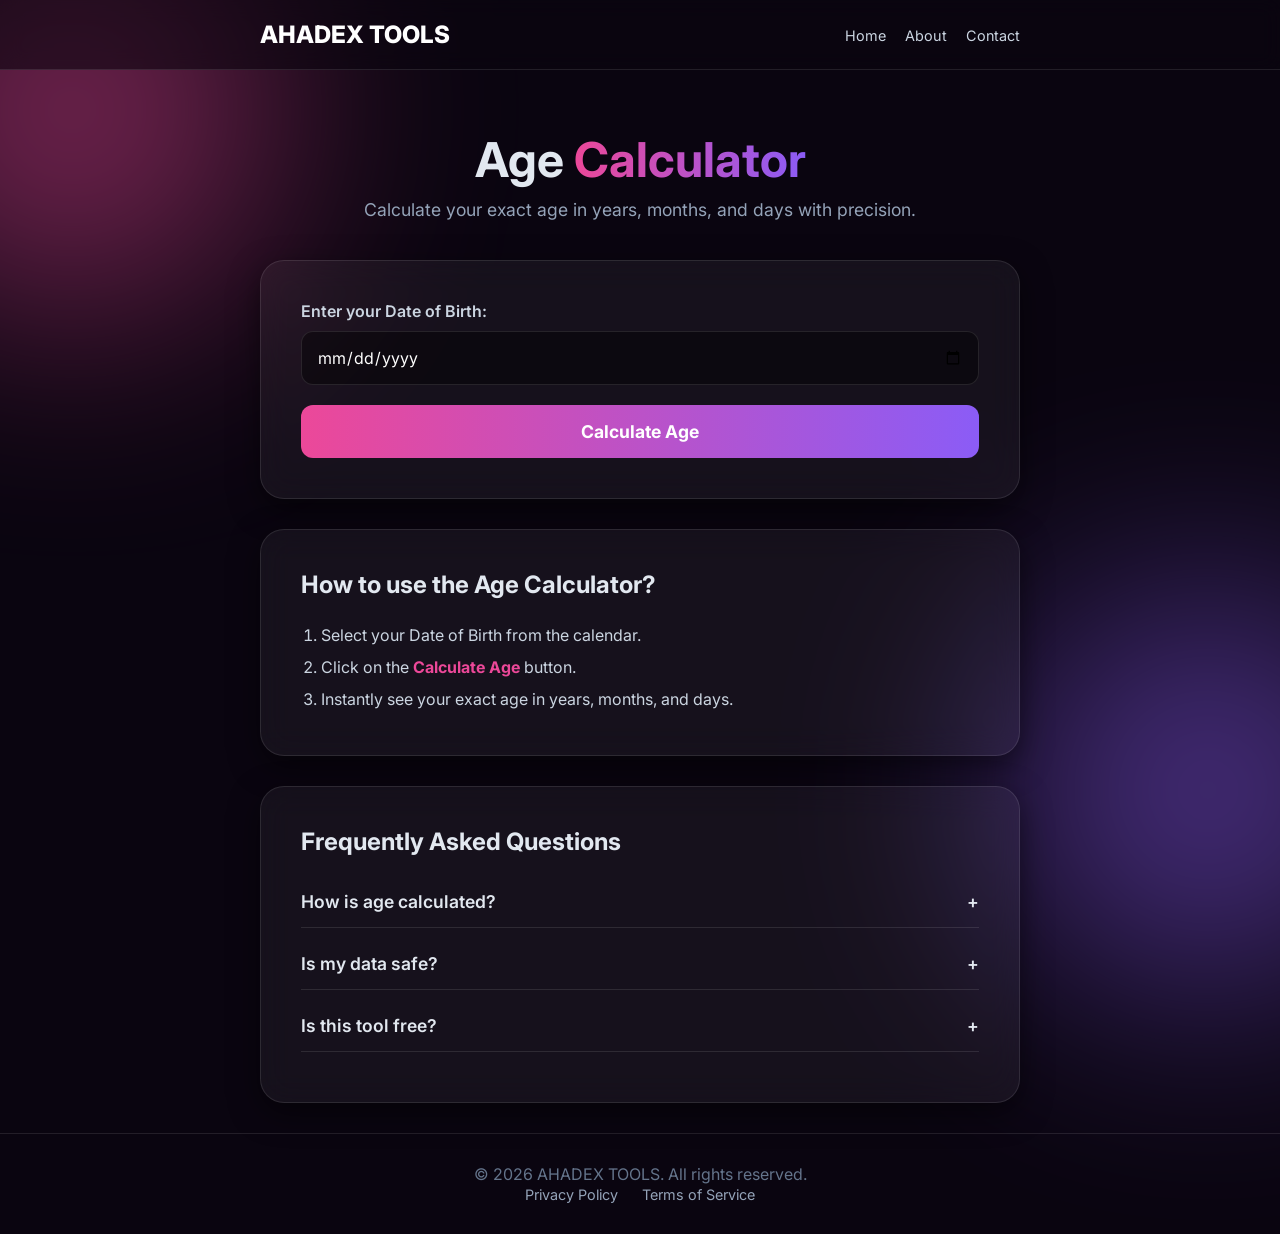
==== index.html @ 220143ff "Fresh start: Vanilla HTML/CSS/JS Age Calculator" ====
<!DOCTYPE html>
<html lang="en">
<head>
    <meta charset="UTF-8">
    <meta name="viewport" content="width=device-width, initial-scale=1.0">
    <title>Free Age Calculator - Calculate Your Exact Age</title>
    <meta name="description" content="Free online Age Calculator. Find out exactly how old you are in years, months, and days. 100% accurate, fast, and works offline in your browser.">
    <link rel="stylesheet" href="style.css">
    <link href="https://fonts.googleapis.com/css2?family=Inter:wght@400;600;800&display=swap" rel="stylesheet">
    <script type="application/ld+json">
    {
      "@context": "https://schema.org",
      "@type": "WebApplication",
      "name": "Age Calculator",
      "url": "https://yourdomain.com/",
      "description": "Calculate your exact age in years, months, and days.",
      "applicationCategory": "UtilityApplication",
      "operatingSystem": "Any",
      "offers": { "@type": "Offer", "price": "0" }
    }
    </script>
</head>
<body>
    <div class="glow glow-1"></div>
    <div class="glow glow-2"></div>

    <header>
        <div class="container header-content">
            <a href="/" class="logo">AHADEX TOOLS</a>
            <nav>
                <a href="/">Home</a>
                <a href="about.html">About</a>
                <a href="contact.html">Contact</a>
            </nav>
        </div>
    </header>

    <main class="container">
        <section class="hero">
            <h1>Age <span class="gradient-text">Calculator</span></h1>
            <p>Calculate your exact age in years, months, and days with precision.</p>
        </section>

        <section class="glass-card tool-container">
            <label for="dob">Enter your Date of Birth:</label>
            <input type="date" id="dob">
            <button id="calc-btn">Calculate Age</button>

            <div id="result" class="hidden">
                <h3>Your Exact Age Is:</h3>
                <div class="result-grid">
                    <div><span id="years">0</span><p>Years</p></div>
                    <div><span id="months">0</span><p>Months</p></div>
                    <div><span id="days">0</span><p>Days</p></div>
                </div>
            </div>
        </section>

        <section class="glass-card content-section">
            <h2>How to use the Age Calculator?</h2>
            <ol>
                <li>Select your Date of Birth from the calendar.</li>
                <li>Click on the <strong>Calculate Age</strong> button.</li>
                <li>Instantly see your exact age in years, months, and days.</li>
            </ol>
        </section>

        <section class="glass-card content-section">
            <h2>Frequently Asked Questions</h2>
            <div class="faq-item">
                <button class="faq-question">How is age calculated? <span>+</span></button>
                <div class="faq-answer"><p>Age is calculated by finding the difference between your date of birth and today's date, factoring in leap years and month lengths.</p></div>
            </div>
            <div class="faq-item">
                <button class="faq-question">Is my data safe? <span>+</span></button>
                <div class="faq-answer"><p>Yes! Everything happens in your browser. We never upload or store your date of birth on any server.</p></div>
            </div>
            <div class="faq-item">
                <button class="faq-question">Is this tool free? <span>+</span></button>
                <div class="faq-answer"><p>Absolutely. This Age Calculator is 100% free to use.</p></div>
            </div>
        </section>
    </main>

    <footer>
        <div class="container">
            <p>© <span id="year"></span> AHADEX TOOLS. All rights reserved.</p>
            <div class="footer-links">
                <a href="privacy.html">Privacy Policy</a>
                <a href="terms.html">Terms of Service</a>
            </div>
        </div>
    </footer>
    <script src="script.js"></script>
</body>
</html>
---- style.css ----
:root { --bg-color: #0a0510; --text-color: #e2e8f0; --primary: #ec4899; --secondary: #8b5cf6; --glass-bg: rgba(255, 255, 255, 0.05); --glass-border: rgba(255, 255, 255, 0.1); }
* { margin: 0; padding: 0; box-sizing: border-box; font-family: 'Inter', sans-serif; }
body { background-color: var(--bg-color); color: var(--text-color); min-height: 100vh; display: flex; flex-direction: column; overflow-x: hidden; }
.glow { position: absolute; border-radius: 50%; filter: blur(120px); z-index: -1; opacity: 0.5; }
.glow-1 { top: -10%; left: -10%; width: 400px; height: 400px; background: var(--primary); }
.glow-2 { bottom: -10%; right: -10%; width: 400px; height: 400px; background: var(--secondary); }
.container { max-width: 800px; margin: 0 auto; padding: 0 20px; width: 100%; }
header { padding: 20px 0; background: rgba(10, 5, 16, 0.6); backdrop-filter: blur(10px); position: sticky; top: 0; z-index: 100; border-bottom: 1px solid var(--glass-border); }
.header-content { display: flex; justify-content: space-between; align-items: center; }
.logo { font-size: 1.5rem; font-weight: 800; color: #fff; text-decoration: none; }
nav a { color: #cbd5e1; text-decoration: none; margin-left: 15px; font-size: 0.9rem; transition: 0.3s; }
nav a:hover { color: var(--primary); }
.hero { text-align: center; margin: 60px 0 40px; }
.hero h1 { font-size: 3rem; margin-bottom: 10px; }
.gradient-text { background: linear-gradient(to right, var(--primary), var(--secondary)); -webkit-background-clip: text; -webkit-text-fill-color: transparent; }
.hero p { color: #94a3b8; font-size: 1.1rem; }
.glass-card { background: var(--glass-bg); backdrop-filter: blur(16px); border: 1px solid var(--glass-border); border-radius: 24px; padding: 40px; margin-bottom: 30px; box-shadow: 0 10px 30px rgba(0,0,0,0.5); }
label { display: block; margin-bottom: 10px; font-weight: 600; color: #cbd5e1; }
input[type="date"] { width: 100%; padding: 15px; background: rgba(0,0,0,0.4); border: 1px solid var(--glass-border); border-radius: 12px; color: #fff; font-size: 1rem; margin-bottom: 20px; outline: none; }
input[type="date"]:focus { border-color: var(--primary); }
button#calc-btn { width: 100%; padding: 16px; background: linear-gradient(to right, var(--primary), var(--secondary)); color: #fff; border: none; border-radius: 12px; font-size: 1.1rem; font-weight: bold; cursor: pointer; transition: 0.3s; }
button#calc-btn:hover { opacity: 0.9; transform: translateY(-2px); }
#result { margin-top: 30px; padding: 25px; background: rgba(236, 72, 153, 0.1); border: 1px solid rgba(236, 72, 153, 0.3); border-radius: 16px; text-align: center; }
#result h3 { margin-bottom: 20px; color: #f8fafc; }
.result-grid { display: flex; justify-content: center; gap: 30px; }
.result-grid div span { display: block; font-size: 2.5rem; font-weight: 800; color: var(--primary); }
.result-grid div p { color: #94a3b8; font-size: 0.9rem; margin-top: 5px; }
.content-section h2 { margin-bottom: 20px; font-size: 1.5rem; }
.content-section ol { margin-left: 20px; color: #cbd5e1; line-height: 2; }
.content-section strong { color: var(--primary); }
.faq-item { border-bottom: 1px solid var(--glass-border); margin-bottom: 10px; }
.faq-question { width: 100%; text-align: left; background: none; border: none; color: #e2e8f0; font-size: 1.1rem; font-weight: 600; padding: 15px 0; cursor: pointer; display: flex; justify-content: space-between; }
.faq-answer { display: none; padding-bottom: 15px; color: #94a3b8; }
.faq-answer p { line-height: 1.6; }
footer { margin-top: auto; padding: 30px 0; text-align: center; color: #64748b; border-top: 1px solid var(--glass-border); }
.footer-links a { color: #94a3b8; text-decoration: none; margin: 0 10px; font-size: 0.9rem; }
.footer-links a:hover { color: var(--primary); }
.hidden { display: none; }
@media (max-width: 600px) { .hero h1 { font-size: 2.2rem; } .glass-card { padding: 25px; } .result-grid { flex-direction: row; gap: 15px; } .result-grid div span { font-size: 2rem; } }
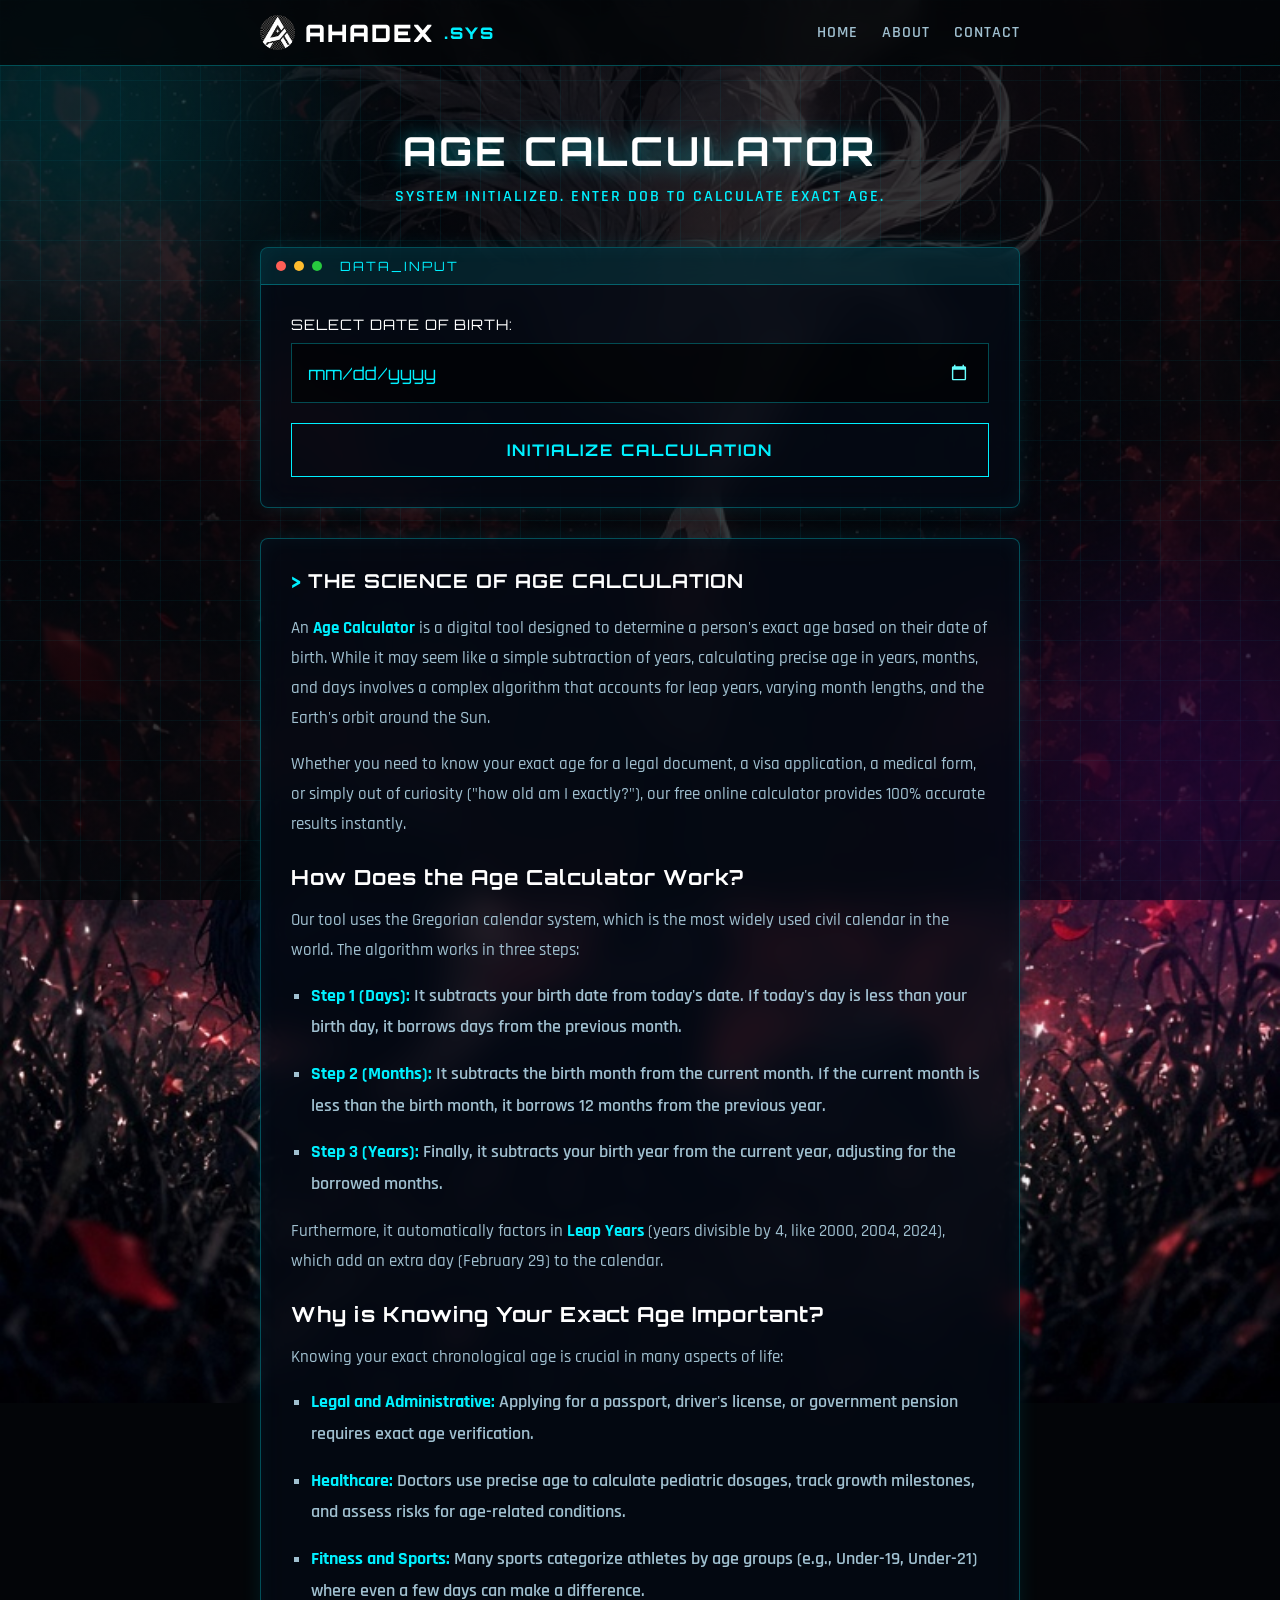
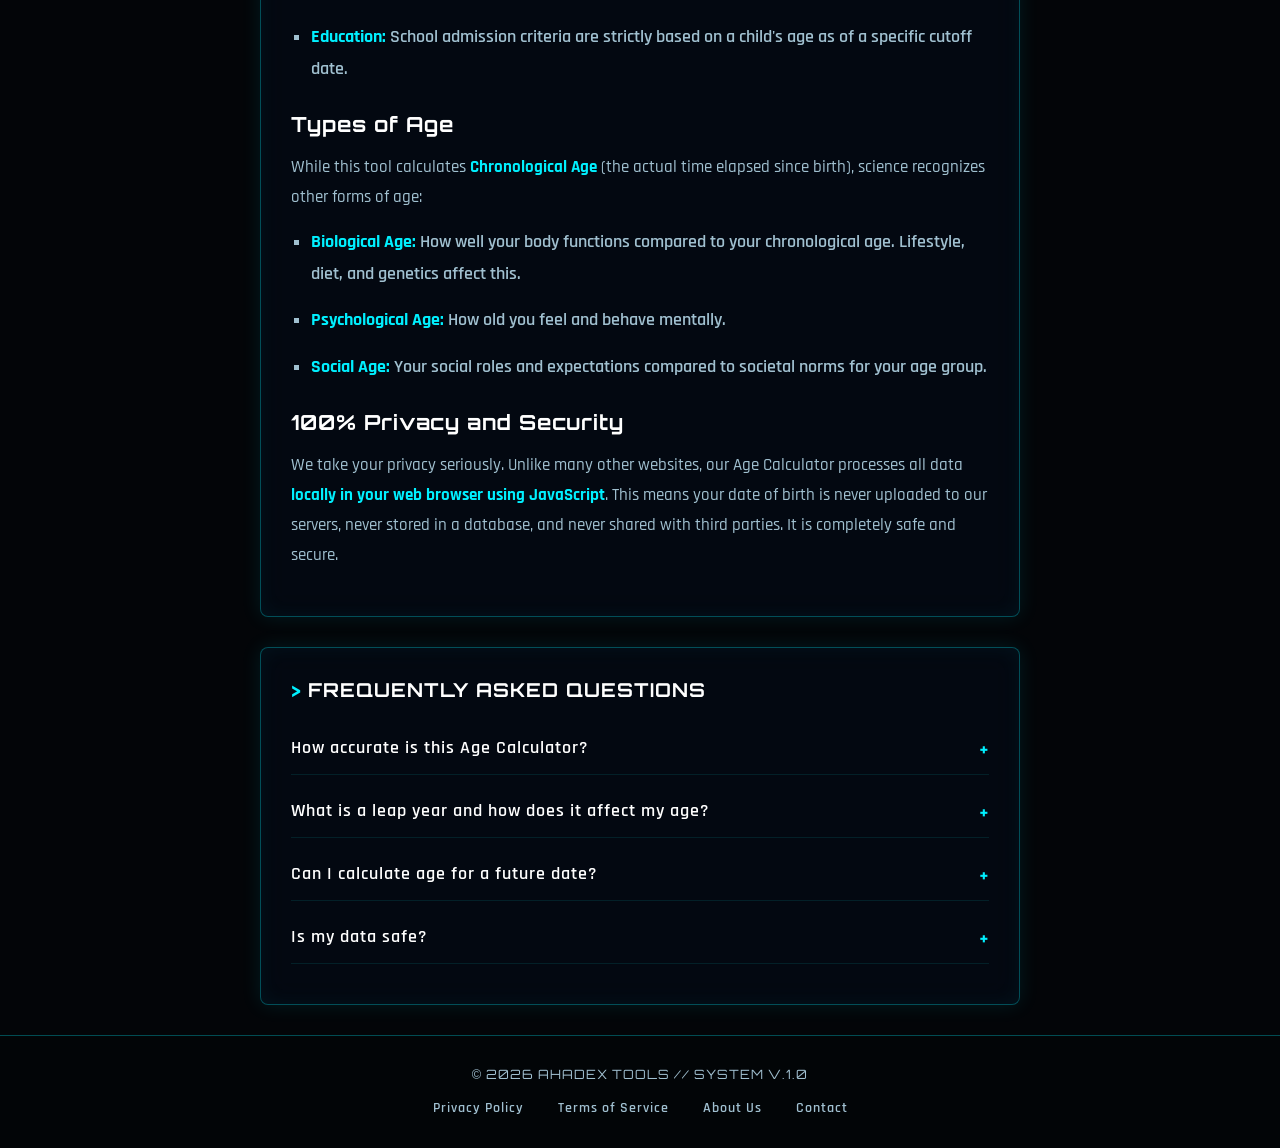
==== commit 3aca7b8a: "Massive update: SEO content, AdSense legal pages, schemas" ====
--- a/index.html
+++ b/index.html
@@ -3,10 +3,20 @@
 <head>
     <meta charset="UTF-8">
     <meta name="viewport" content="width=device-width, initial-scale=1.0">
-    <title>Free Age Calculator - Calculate Your Exact Age</title>
-    <meta name="description" content="Free online Age Calculator. Find out exactly how old you are in years, months, and days. 100% accurate, fast, and works offline in your browser.">
+    <title>Free Age Calculator - Calculate Exact Age in Years, Months, Days</title>
+    <meta name="description" content="Use our free online Age Calculator to find your exact age in years, months, and days. Learn how age is calculated, leap year rules, and chronological age.">
+    <meta name="keywords" content="age calculator, how old am i, date of birth calculator, exact age calculator, chronological age">
+    <link rel="canonical" href="https://yourdomain.com/">
+    
+    <!-- Open Graph for Social Media -->
+    <meta property="og:title" content="Free Age Calculator - Find Your Exact Age">
+    <meta property="og:description" content="Calculate your exact age in years, months, and days instantly.">
+    <meta property="og:type" content="website">
+    
     <link rel="stylesheet" href="style.css">
-    <link href="https://fonts.googleapis.com/css2?family=Inter:wght@400;600;800&display=swap" rel="stylesheet">
+    <link href="https://fonts.googleapis.com/css2?family=Orbitron:wght@400;700;900&family=Rajdhani:wght@400;600;700&display=swap" rel="stylesheet">
+    
+    <!-- Advanced Schema Markup for Google -->
     <script type="application/ld+json">
     {
       "@context": "https://schema.org",
@@ -15,79 +25,152 @@
       "url": "https://yourdomain.com/",
       "description": "Calculate your exact age in years, months, and days.",
       "applicationCategory": "UtilityApplication",
-      "operatingSystem": "Any",
-      "offers": { "@type": "Offer", "price": "0" }
+      "operatingSystem": "All",
+      "author": { "@type": "Organization", "name": "AHADEX TOOLS" },
+      "offers": { "@type": "Offer", "price": "0", "priceCurrency": "USD" }
+    }
+    </script>
+    <script type="application/ld+json">
+    {
+      "@context": "https://schema.org",
+      "@type": "FAQPage",
+      "mainEntity": [{
+        "@type": "Question",
+        "name": "How is age calculated?",
+        "acceptedAnswer": { "@type": "Answer", "text": "Age is calculated by finding the difference between your date of birth and the current date, factoring in the varying number of days in months and leap years." }
+      }, {
+        "@type": "Question",
+        "name": "Is my data safe?",
+        "acceptedAnswer": { "@type": "Answer", "text": "Yes, all calculations happen locally in your browser. We do not store or transmit your personal data." }
+      }]
     }
     </script>
 </head>
 <body>
-    <div class="glow glow-1"></div>
-    <div class="glow glow-2"></div>
+    <div class="cyber-grid"></div>
+    <div class="glow-orb top-left"></div>
+    <div class="glow-orb bottom-right"></div>
 
     <header>
         <div class="container header-content">
-            <a href="/" class="logo">AHADEX TOOLS</a>
+            <a href="/" class="logo">
+                <img src="hridoyvi.png" alt="AHADEX Logo" class="logo-img" onerror="this.style.display='none'">
+                AHADEX<span>.SYS</span>
+            </a>
             <nav>
-                <a href="/">Home</a>
-                <a href="about.html">About</a>
-                <a href="contact.html">Contact</a>
+                <a href="/">HOME</a>
+                <a href="about.html">ABOUT</a>
+                <a href="contact.html">CONTACT</a>
             </nav>
         </div>
     </header>
 
     <main class="container">
         <section class="hero">
-            <h1>Age <span class="gradient-text">Calculator</span></h1>
-            <p>Calculate your exact age in years, months, and days with precision.</p>
+            <h1 class="glitch-text" data-text="AGE CALCULATOR">AGE CALCULATOR</h1>
+            <p class="subtitle">SYSTEM INITIALIZED. ENTER DOB TO CALCULATE EXACT AGE.</p>
         </section>
 
-        <section class="glass-card tool-container">
-            <label for="dob">Enter your Date of Birth:</label>
-            <input type="date" id="dob">
-            <button id="calc-btn">Calculate Age</button>
+        <!-- Main Tool Card -->
+        <section class="holo-card tool-container">
+            <div class="card-header">
+                <span class="dot red"></span>
+                <span class="dot yellow"></span>
+                <span class="dot green"></span>
+                <span class="card-title">DATA_INPUT</span>
+            </div>
+            <div class="card-body">
+                <label for="dob">SELECT DATE OF BIRTH:</label>
+                <input type="date" id="dob" class="cyber-input">
+                <button id="calc-btn" class="cyber-btn">INITIALIZE CALCULATION</button>
 
-            <div id="result" class="hidden">
-                <h3>Your Exact Age Is:</h3>
-                <div class="result-grid">
-                    <div><span id="years">0</span><p>Years</p></div>
-                    <div><span id="months">0</span><p>Months</p></div>
-                    <div><span id="days">0</span><p>Days</p></div>
+                <div id="result" class="hidden">
+                    <div class="result-header">// ANALYSIS COMPLETE</div>
+                    <div class="result-grid">
+                        <div class="stat-box">
+                            <span id="years" class="stat-number">0</span>
+                            <p class="stat-label">YEARS</p>
+                        </div>
+                        <div class="stat-box">
+                            <span id="months" class="stat-number">0</span>
+                            <p class="stat-label">MONTHS</p>
+                        </div>
+                        <div class="stat-box">
+                            <span id="days" class="stat-number">0</span>
+                            <p class="stat-label">DAYS</p>
+                        </div>
+                    </div>
                 </div>
             </div>
         </section>
 
-        <section class="glass-card content-section">
-            <h2>How to use the Age Calculator?</h2>
-            <ol>
-                <li>Select your Date of Birth from the calendar.</li>
-                <li>Click on the <strong>Calculate Age</strong> button.</li>
-                <li>Instantly see your exact age in years, months, and days.</li>
-            </ol>
+        <!-- Extensive SEO Content for AdSense Approval -->
+        <section class="holo-card content-section article-content">
+            <h2><span class="text-cyan">></span> THE SCIENCE OF AGE CALCULATION</h2>
+            <p>An <strong>Age Calculator</strong> is a digital tool designed to determine a person's exact age based on their date of birth. While it may seem like a simple subtraction of years, calculating precise age in years, months, and days involves a complex algorithm that accounts for leap years, varying month lengths, and the Earth's orbit around the Sun.</p>
+            
+            <p>Whether you need to know your exact age for a legal document, a visa application, a medical form, or simply out of curiosity ("how old am I exactly?"), our free online calculator provides 100% accurate results instantly.</p>
+
+            <h3>How Does the Age Calculator Work?</h3>
+            <p>Our tool uses the Gregorian calendar system, which is the most widely used civil calendar in the world. The algorithm works in three steps:</p>
+            <ul>
+                <li><strong>Step 1 (Days):</strong> It subtracts your birth date from today's date. If today's day is less than your birth day, it borrows days from the previous month.</li>
+                <li><strong>Step 2 (Months):</strong> It subtracts the birth month from the current month. If the current month is less than the birth month, it borrows 12 months from the previous year.</li>
+                <li><strong>Step 3 (Years):</strong> Finally, it subtracts your birth year from the current year, adjusting for the borrowed months.</li>
+            </ul>
+            <p>Furthermore, it automatically factors in <strong>Leap Years</strong> (years divisible by 4, like 2000, 2004, 2024), which add an extra day (February 29) to the calendar.</p>
+
+            <h3>Why is Knowing Your Exact Age Important?</h3>
+            <p>Knowing your exact chronological age is crucial in many aspects of life:</p>
+            <ul>
+                <li><strong>Legal and Administrative:</strong> Applying for a passport, driver's license, or government pension requires exact age verification.</li>
+                <li><strong>Healthcare:</strong> Doctors use precise age to calculate pediatric dosages, track growth milestones, and assess risks for age-related conditions.</li>
+                <li><strong>Fitness and Sports:</strong> Many sports categorize athletes by age groups (e.g., Under-19, Under-21) where even a few days can make a difference.</li>
+                <li><strong>Education:</strong> School admission criteria are strictly based on a child's age as of a specific cutoff date.</li>
+            </ul>
+
+            <h3>Types of Age</h3>
+            <p>While this tool calculates <strong>Chronological Age</strong> (the actual time elapsed since birth), science recognizes other forms of age:</p>
+            <ul>
+                <li><strong>Biological Age:</strong> How well your body functions compared to your chronological age. Lifestyle, diet, and genetics affect this.</li>
+                <li><strong>Psychological Age:</strong> How old you feel and behave mentally.</li>
+                <li><strong>Social Age:</strong> Your social roles and expectations compared to societal norms for your age group.</li>
+            </ul>
+
+            <h3>100% Privacy and Security</h3>
+            <p>We take your privacy seriously. Unlike many other websites, our Age Calculator processes all data <strong>locally in your web browser using JavaScript</strong>. This means your date of birth is never uploaded to our servers, never stored in a database, and never shared with third parties. It is completely safe and secure.</p>
         </section>
 
-        <section class="glass-card content-section">
-            <h2>Frequently Asked Questions</h2>
+        <!-- FAQ Section -->
+        <section class="holo-card content-section">
+            <h2><span class="text-cyan">></span> FREQUENTLY ASKED QUESTIONS</h2>
             <div class="faq-item">
-                <button class="faq-question">How is age calculated? <span>+</span></button>
-                <div class="faq-answer"><p>Age is calculated by finding the difference between your date of birth and today's date, factoring in leap years and month lengths.</p></div>
+                <button class="faq-question">How accurate is this Age Calculator? <span>+</span></button>
+                <div class="faq-answer"><p>Our calculator is 100% accurate. It uses the official Gregorian calendar system and factors in leap years and the exact number of days in every month.</p></div>
+            </div>
+            <div class="faq-item">
+                <button class="faq-question">What is a leap year and how does it affect my age? <span>+</span></button>
+                <div class="faq-answer"><p>A leap year occurs every four years and has 366 days (with February 29). Our algorithm automatically detects if you were born in a leap year or if a leap year has passed during your lifetime, ensuring precise day calculations.</p></div>
+            </div>
+            <div class="faq-item">
+                <button class="faq-question">Can I calculate age for a future date? <span>+</span></button>
+                <div class="faq-answer"><p>Currently, the tool calculates age up to the present day. If you input a future date, it will not compute a valid age.</p></div>
             </div>
             <div class="faq-item">
                 <button class="faq-question">Is my data safe? <span>+</span></button>
-                <div class="faq-answer"><p>Yes! Everything happens in your browser. We never upload or store your date of birth on any server.</p></div>
-            </div>
-            <div class="faq-item">
-                <button class="faq-question">Is this tool free? <span>+</span></button>
-                <div class="faq-answer"><p>Absolutely. This Age Calculator is 100% free to use.</p></div>
+                <div class="faq-answer"><p>Absolutely. All calculations are done client-side in your browser. No data is sent to our servers.</p></div>
             </div>
         </section>
     </main>
 
     <footer>
         <div class="container">
-            <p>© <span id="year"></span> AHADEX TOOLS. All rights reserved.</p>
+            <p>© <span id="year"></span> AHADEX TOOLS // SYSTEM V.1.0</p>
             <div class="footer-links">
                 <a href="privacy.html">Privacy Policy</a>
                 <a href="terms.html">Terms of Service</a>
+                <a href="about.html">About Us</a>
+                <a href="contact.html">Contact</a>
             </div>
         </div>
     </footer>
--- a/style.css
+++ b/style.css
@@ -1,39 +1,164 @@
-:root { --bg-color: #0a0510; --text-color: #e2e8f0; --primary: #ec4899; --secondary: #8b5cf6; --glass-bg: rgba(255, 255, 255, 0.05); --glass-border: rgba(255, 255, 255, 0.1); }
-* { margin: 0; padding: 0; box-sizing: border-box; font-family: 'Inter', sans-serif; }
-body { background-color: var(--bg-color); color: var(--text-color); min-height: 100vh; display: flex; flex-direction: column; overflow-x: hidden; }
-.glow { position: absolute; border-radius: 50%; filter: blur(120px); z-index: -1; opacity: 0.5; }
-.glow-1 { top: -10%; left: -10%; width: 400px; height: 400px; background: var(--primary); }
-.glow-2 { bottom: -10%; right: -10%; width: 400px; height: 400px; background: var(--secondary); }
+:root {
+    --bg: #030508;
+    --cyan: #00f0ff;
+    --purple: #9d00ff;
+    --glass: rgba(5, 10, 20, 0.75); /* গ্লাসটিকে একটু ডার্ক করা হলো যাতে টেক্সট পড়া যায় */
+    --border: rgba(0, 240, 255, 0.3);
+    --text: #a0c0d0;
+}
+
+* { margin: 0; padding: 0; box-sizing: border-box; }
+
+body {
+    background-color: var(--bg);
+    /* এখানে আপনার ব্যাকগ্রাউন্ড ইমেজ যুক্ত করা হলো */
+    background-image: linear-gradient(rgba(3, 5, 8, 0.8), rgba(3, 5, 8, 0.8)), url('ahad5.jpg');
+    background-size: cover;
+    background-position: center;
+    background-attachment: fixed;
+    background-repeat: no-repeat;
+    color: var(--text);
+    font-family: 'Rajdhani', sans-serif;
+    min-height: 100vh;
+    display: flex;
+    flex-direction: column;
+    overflow-x: hidden;
+}
+
+/* Cyberpunk Grid Background */
+.cyber-grid {
+    position: fixed; top: 0; left: 0; width: 100%; height: 100%;
+    background-image: 
+        linear-gradient(rgba(0, 240, 255, 0.05) 1px, transparent 1px),
+        linear-gradient(90deg, rgba(0, 240, 255, 0.05) 1px, transparent 1px);
+    background-size: 40px 40px;
+    z-index: -2;
+    perspective: 1000px;
+}
+
+/* Glowing Orbs */
+.glow-orb { position: fixed; border-radius: 50%; filter: blur(100px); z-index: -1; }
+.top-left { top: -10%; left: -10%; width: 400px; height: 400px; background: rgba(0, 240, 255, 0.15); }
+.bottom-right { bottom: -10%; right: -10%; width: 400px; height: 400px; background: rgba(157, 0, 255, 0.15); }
+
 .container { max-width: 800px; margin: 0 auto; padding: 0 20px; width: 100%; }
-header { padding: 20px 0; background: rgba(10, 5, 16, 0.6); backdrop-filter: blur(10px); position: sticky; top: 0; z-index: 100; border-bottom: 1px solid var(--glass-border); }
+
+/* Header & Logo */
+header { padding: 15px 0; background: rgba(3, 5, 8, 0.8); backdrop-filter: blur(10px); border-bottom: 1px solid var(--border); position: sticky; top: 0; z-index: 100; }
 .header-content { display: flex; justify-content: space-between; align-items: center; }
-.logo { font-size: 1.5rem; font-weight: 800; color: #fff; text-decoration: none; }
-nav a { color: #cbd5e1; text-decoration: none; margin-left: 15px; font-size: 0.9rem; transition: 0.3s; }
-nav a:hover { color: var(--primary); }
+.logo { display: flex; align-items: center; gap: 10px; font-family: 'Orbitron', sans-serif; font-size: 1.5rem; font-weight: 900; color: #fff; text-decoration: none; letter-spacing: 2px; }
+.logo-img { height: 35px; width: auto; object-fit: contain; } /* লোগোর সাইজ */
+.logo span { color: var(--cyan); font-size: 1rem; }
+nav a { color: var(--text); text-decoration: none; margin-left: 20px; font-weight: 600; letter-spacing: 1px; transition: 0.3s; }
+nav a:hover { color: var(--cyan); text-shadow: 0 0 10px var(--cyan); }
+
+/* Hero Section */
 .hero { text-align: center; margin: 60px 0 40px; }
-.hero h1 { font-size: 3rem; margin-bottom: 10px; }
-.gradient-text { background: linear-gradient(to right, var(--primary), var(--secondary)); -webkit-background-clip: text; -webkit-text-fill-color: transparent; }
-.hero p { color: #94a3b8; font-size: 1.1rem; }
-.glass-card { background: var(--glass-bg); backdrop-filter: blur(16px); border: 1px solid var(--glass-border); border-radius: 24px; padding: 40px; margin-bottom: 30px; box-shadow: 0 10px 30px rgba(0,0,0,0.5); }
-label { display: block; margin-bottom: 10px; font-weight: 600; color: #cbd5e1; }
-input[type="date"] { width: 100%; padding: 15px; background: rgba(0,0,0,0.4); border: 1px solid var(--glass-border); border-radius: 12px; color: #fff; font-size: 1rem; margin-bottom: 20px; outline: none; }
-input[type="date"]:focus { border-color: var(--primary); }
-button#calc-btn { width: 100%; padding: 16px; background: linear-gradient(to right, var(--primary), var(--secondary)); color: #fff; border: none; border-radius: 12px; font-size: 1.1rem; font-weight: bold; cursor: pointer; transition: 0.3s; }
-button#calc-btn:hover { opacity: 0.9; transform: translateY(-2px); }
-#result { margin-top: 30px; padding: 25px; background: rgba(236, 72, 153, 0.1); border: 1px solid rgba(236, 72, 153, 0.3); border-radius: 16px; text-align: center; }
-#result h3 { margin-bottom: 20px; color: #f8fafc; }
-.result-grid { display: flex; justify-content: center; gap: 30px; }
-.result-grid div span { display: block; font-size: 2.5rem; font-weight: 800; color: var(--primary); }
-.result-grid div p { color: #94a3b8; font-size: 0.9rem; margin-top: 5px; }
-.content-section h2 { margin-bottom: 20px; font-size: 1.5rem; }
-.content-section ol { margin-left: 20px; color: #cbd5e1; line-height: 2; }
-.content-section strong { color: var(--primary); }
-.faq-item { border-bottom: 1px solid var(--glass-border); margin-bottom: 10px; }
-.faq-question { width: 100%; text-align: left; background: none; border: none; color: #e2e8f0; font-size: 1.1rem; font-weight: 600; padding: 15px 0; cursor: pointer; display: flex; justify-content: space-between; }
-.faq-answer { display: none; padding-bottom: 15px; color: #94a3b8; }
-.faq-answer p { line-height: 1.6; }
-footer { margin-top: auto; padding: 30px 0; text-align: center; color: #64748b; border-top: 1px solid var(--glass-border); }
-.footer-links a { color: #94a3b8; text-decoration: none; margin: 0 10px; font-size: 0.9rem; }
-.footer-links a:hover { color: var(--primary); }
+.hero h1 { font-family: 'Orbitron', sans-serif; font-size: 2.5rem; color: #fff; text-shadow: 0 0 20px rgba(0, 240, 255, 0.5); letter-spacing: 3px; }
+.subtitle { font-size: 1rem; color: var(--cyan); letter-spacing: 2px; margin-top: 10px; font-weight: 600; }
+
+/* Holographic Card */
+.holo-card {
+    background: var(--glass);
+    backdrop-filter: blur(15px);
+    border: 1px solid var(--border);
+    border-radius: 8px;
+    margin-bottom: 30px;
+    box-shadow: 0 0 20px rgba(0, 240, 255, 0.1), inset 0 0 20px rgba(0, 240, 255, 0.05);
+    position: relative;
+    overflow: hidden;
+}
+
+.card-header { background: rgba(0, 240, 255, 0.1); padding: 10px 15px; display: flex; align-items: center; border-bottom: 1px solid var(--border); }
+.dot { width: 10px; height: 10px; border-radius: 50%; margin-right: 8px; }
+.red { background: #ff5f56; } .yellow { background: #ffbd2e; } .green { background: #27c93f; }
+.card-title { font-size: 0.8rem; font-family: 'Orbitron', sans-serif; margin-left: 10px; color: var(--cyan); letter-spacing: 2px; }
+
+.card-body { padding: 30px; }
+
+/* Inputs and Buttons */
+label { display: block; font-family: 'Orbitron', sans-serif; font-size: 0.9rem; margin-bottom: 10px; color: #fff; letter-spacing: 1px; }
+.cyber-input {
+    width: 100%; padding: 15px; background: rgba(0, 0, 0, 0.6); border: 1px solid var(--border); color: var(--cyan); font-family: 'Orbitron', sans-serif; font-size: 1.1rem; margin-bottom: 20px; outline: none; transition: 0.3s;
+}
+.cyber-input:focus { border-color: var(--cyan); box-shadow: 0 0 15px rgba(0, 240, 255, 0.3); }
+
+.cyber-btn {
+    width: 100%; padding: 16px; background: transparent; color: var(--cyan); border: 1px solid var(--cyan); font-family: 'Orbitron', sans-serif; font-size: 1rem; font-weight: 700; letter-spacing: 2px; cursor: pointer; transition: 0.3s; position: relative; overflow: hidden;
+}
+.cyber-btn:hover { background: rgba(0, 240, 255, 0.1); box-shadow: 0 0 20px rgba(0, 240, 255, 0.4); text-shadow: 0 0 5px var(--cyan); }
+
+/* Results HUD */
+#result { margin-top: 30px; padding-top: 20px; border-top: 1px dashed var(--border); }
+.result-header { font-family: 'Orbitron', sans-serif; color: var(--cyan); margin-bottom: 20px; font-size: 0.9rem; letter-spacing: 2px; }
+.result-grid { display: flex; justify-content: space-between; gap: 10px; }
+.stat-box { flex: 1; text-align: center; background: rgba(0, 240, 255, 0.05); border: 1px solid rgba(0, 240, 255, 0.2); padding: 15px 5px; border-radius: 4px; }
+.stat-number { font-family: 'Orbitron', sans-serif; font-size: 2rem; font-weight: 900; color: #fff; text-shadow: 0 0 15px var(--cyan); display: block; }
+.stat-label { font-size: 0.8rem; color: var(--cyan); letter-spacing: 1px; margin-top: 5px; font-weight: 600; }
+
+/* Content Sections */
+.content-section { padding: 30px; }
+.content-section h2 { font-family: 'Orbitron', sans-serif; font-size: 1.2rem; color: #fff; margin-bottom: 20px; letter-spacing: 1px; }
+.text-cyan { color: var(--cyan); }
+.content-section ul { list-style: none; }
+.content-section li { margin-bottom: 15px; font-size: 1.1rem; color: var(--text); font-weight: 600; }
+
+/* FAQ */
+.faq-item { border-bottom: 1px solid rgba(0, 240, 255, 0.1); margin-bottom: 10px; }
+.faq-question { width: 100%; text-align: left; background: none; border: none; color: #fff; font-size: 1.1rem; font-weight: 600; padding: 15px 0; cursor: pointer; display: flex; justify-content: space-between; font-family: 'Rajdhani', sans-serif; letter-spacing: 1px; }
+.faq-question span { color: var(--cyan); font-family: 'Orbitron', sans-serif; }
+.faq-answer { display: none; padding-bottom: 15px; color: var(--text); font-size: 1rem; line-height: 1.6; }
+
+/* Footer */
+footer { margin-top: auto; padding: 30px 0; text-align: center; border-top: 1px solid var(--border); background: rgba(3, 5, 8, 0.8); }
+footer p { font-family: 'Orbitron', sans-serif; font-size: 0.8rem; letter-spacing: 1px; color: var(--text); }
+.footer-links { margin-top: 15px; }
+.footer-links a { color: var(--text); text-decoration: none; margin: 0 15px; font-weight: 600; letter-spacing: 1px; font-size: 0.9rem; }
+.footer-links a:hover { color: var(--cyan); text-shadow: 0 0 10px var(--cyan); }
+
 .hidden { display: none; }
-@media (max-width: 600px) { .hero h1 { font-size: 2.2rem; } .glass-card { padding: 25px; } .result-grid { flex-direction: row; gap: 15px; } .result-grid div span { font-size: 2rem; } }
+
+@media (max-width: 600px) {
+    .hero h1 { font-size: 1.8rem; }
+    .result-grid { flex-direction: column; }
+    .stat-box { display: flex; justify-content: space-between; align-items: center; padding: 15px; }
+    .stat-number { font-size: 1.8rem; margin-bottom: 0; }
+}
+
+/* Date Input Professional Fix for Mobile */
+input[type="date"] {
+    cursor: pointer;
+    position: relative;
+    z-index: 20; /* যাতে অন্য কোনো লেয়ার এর ওপর চলে না আসে */
+}
+
+/* ক্যালেন্ডার আইকনকে সায়ান এবং দৃশ্যমান করা */
+input[type="date"]::-webkit-calendar-picker-indicator {
+    filter: invert(80%) sepia(100%) saturate(5000%) hue-rotate(150deg);
+    cursor: pointer;
+    opacity: 1;
+    padding: 5px;
+}
+
+/* Article Content Styling for AdSense */
+.article-content h3 {
+    color: #fff;
+    font-family: 'Orbitron', sans-serif;
+    font-size: 1.3rem;
+    margin: 25px 0 15px;
+    letter-spacing: 1px;
+}
+.article-content p, .article-content ul {
+    color: var(--text);
+    font-size: 1.05rem;
+    line-height: 1.8;
+    margin-bottom: 15px;
+    font-weight: 500;
+}
+.article-content ul {
+    list-style-type: square;
+    margin-left: 20px;
+}
+.article-content strong {
+    color: var(--cyan);
+}
